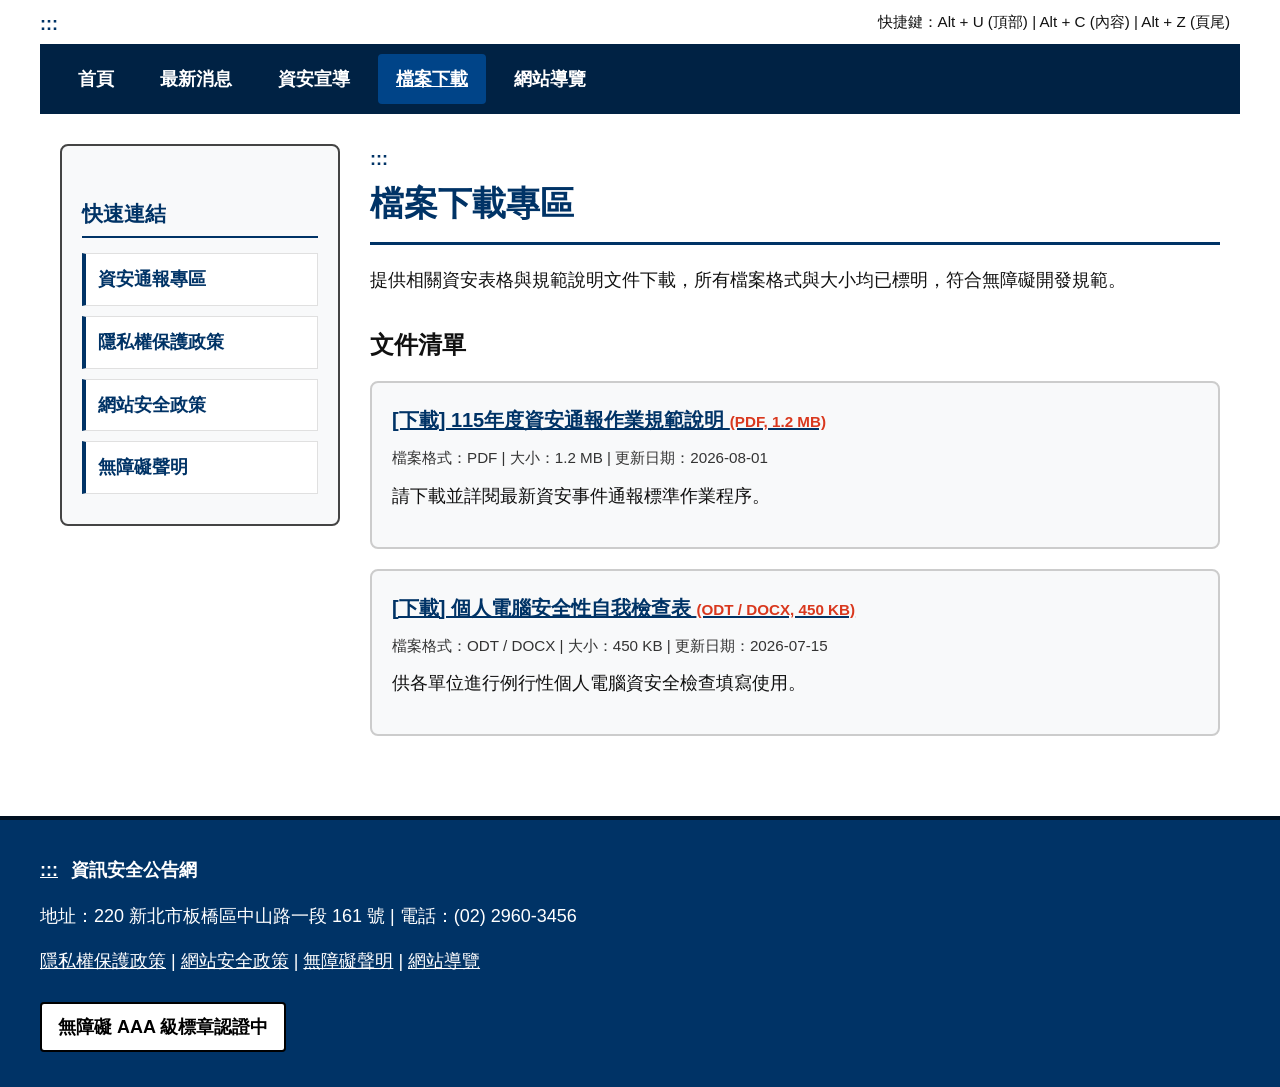
==== download.html @ 822210aa "Add files via upload" ====
<!DOCTYPE html>
<html lang="zh-Hant-TW">
<head>
  <meta charset="UTF-8">
  <meta name="viewport" content="width=device-width, initial-scale=1.0">
  <title>檔案下載 - 資訊安全公告網</title>

  <!-- 引入全站自動化獨立組件載入器 (自動載入 CSS、Favicon 與模組元件) -->
  <script src="components.js"></script>
</head>
<body>

  <!-- 無障礙跳頁連結 -->
  <a class="skip-link" href="#main-content">跳到主要內容區塊</a>

  <!-- 1. 獨立 Header 組件 -->
  <site-header role="banner" id="header-anchor"></site-header>

  <!-- 2. 獨立 Nav 組件 -->
  <site-nav role="navigation" aria-label="網站主選單" id="common-nav"></site-nav>

  <!-- 3. 中央雙欄主要內容區 -->
  <div class="layout-container">
    
    <!-- 獨立 Aside 側邊欄組件 -->
    <site-aside></site-aside>

    <!-- 中央主要內容區 (Main) -->
    <main id="main-content" role="main" tabindex="-1">
      <a href="#main-content" class="accesskey-anchor" title="中央內容區快捷鍵 (Alt+C)" accesskey="C">:::</a>
      
      <h1>檔案下載專區</h1>
      <p>提供相關資安表格與規範說明文件下載，所有檔案格式與大小均已標明，符合無障礙開發規範。</p>

      <h2>文件清單</h2>
      <ul class="data-list">
        <li class="data-item">
          <div class="data-item-title">
            <a href="files/security-guidelines-115.pdf" title="下載：115年度資安通報作業規範說明 (PDF 檔案，大小 1.2 MB)">
              [下載] 115年度資安通報作業規範說明 <span style="color: var(--focus-outline); font-size: 0.95rem;">(PDF, 1.2 MB)</span>
            </a>
          </div>
          <div class="data-item-date">檔案格式：PDF | 大小：1.2 MB | 更新日期：2026-08-01</div>
          <p>請下載並詳閱最新資安事件通報標準作業程序。</p>
        </li>
        <li class="data-item">
          <div class="data-item-title">
            <a href="files/pc-security-checklist.odt" title="下載：個人電腦安全性自我檢查表 (ODT 檔案，大小 450 KB)">
              [下載] 個人電腦安全性自我檢查表 <span style="color: var(--focus-outline); font-size: 0.95rem;">(ODT / DOCX, 450 KB)</span>
            </a>
          </div>
          <div class="data-item-date">檔案格式：ODT / DOCX | 大小：450 KB | 更新日期：2026-07-15</div>
          <p>供各單位進行例行性個人電腦資安全檢查填寫使用。</p>
        </li>
      </ul>
    </main>

  </div>

  <!-- 4. 獨立 Footer 組件 -->
  <site-footer role="contentinfo" id="footer-anchor"></site-footer>

</body>
</html>
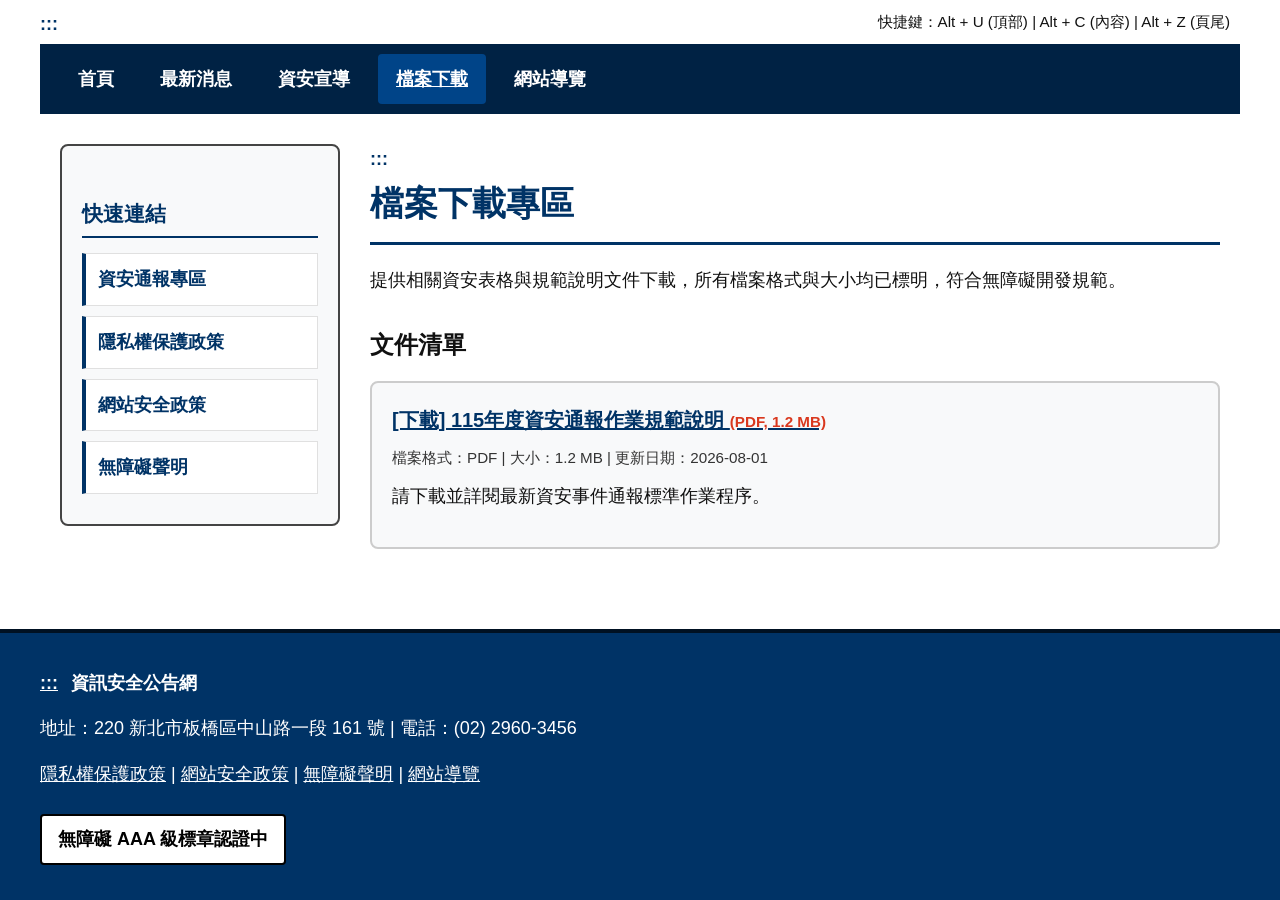
==== commit ca01015c: "Add files via upload" ====
--- a/download.html
+++ b/download.html
@@ -36,21 +36,12 @@
       <ul class="data-list">
         <li class="data-item">
           <div class="data-item-title">
-            <a href="files/security-guidelines-115.pdf" title="下載：115年度資安通報作業規範說明 (PDF 檔案，大小 1.2 MB)">
+            <a href="security-guidelines-115.pdf" title="下載：115年度資安通報作業規範說明 (PDF 檔案，大小 1.2 MB)" download="security-guidelines-115.pdf">
               [下載] 115年度資安通報作業規範說明 <span style="color: var(--focus-outline); font-size: 0.95rem;">(PDF, 1.2 MB)</span>
             </a>
           </div>
           <div class="data-item-date">檔案格式：PDF | 大小：1.2 MB | 更新日期：2026-08-01</div>
           <p>請下載並詳閱最新資安事件通報標準作業程序。</p>
-        </li>
-        <li class="data-item">
-          <div class="data-item-title">
-            <a href="files/pc-security-checklist.odt" title="下載：個人電腦安全性自我檢查表 (ODT 檔案，大小 450 KB)">
-              [下載] 個人電腦安全性自我檢查表 <span style="color: var(--focus-outline); font-size: 0.95rem;">(ODT / DOCX, 450 KB)</span>
-            </a>
-          </div>
-          <div class="data-item-date">檔案格式：ODT / DOCX | 大小：450 KB | 更新日期：2026-07-15</div>
-          <p>供各單位進行例行性個人電腦資安全檢查填寫使用。</p>
         </li>
       </ul>
     </main>
